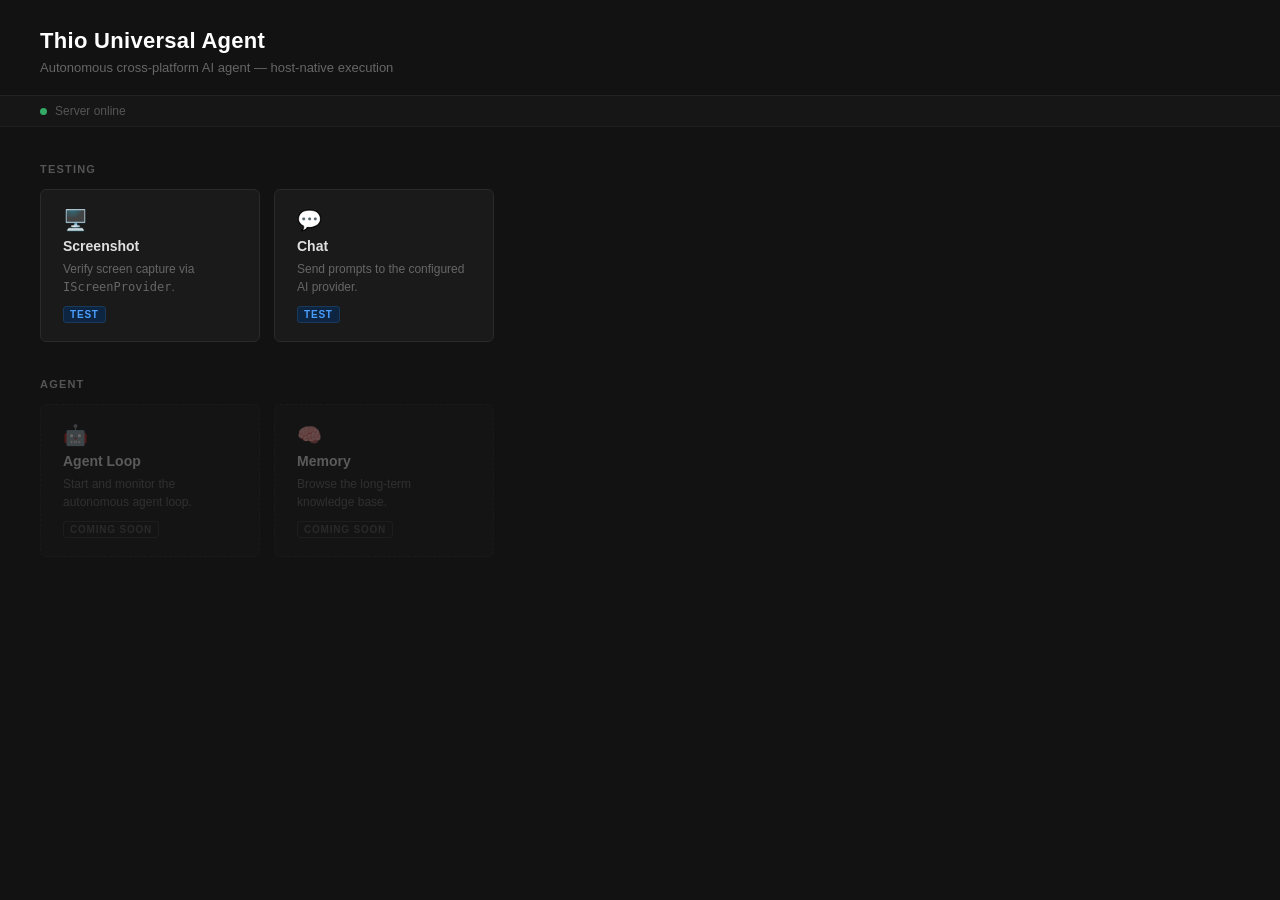
==== wwwroot/index.html @ 5a7051b0 "Add testing pages for chat and screenshot" ====
﻿<!DOCTYPE html>
<html lang="en">
<head>
    <meta charset="UTF-8">
    <meta name="viewport" content="width=device-width, initial-scale=1.0">
    <title>Thio Universal Agent</title>
    <style>
        *, *::before, *::after { box-sizing: border-box; margin: 0; padding: 0; }

        body {
            background-color: #121212;
            color: #e0e0e0;
            font-family: 'Segoe UI', Tahoma, Geneva, Verdana, sans-serif;
            min-height: 100vh;
            display: flex;
            flex-direction: column;
        }

        /* ---- Header ---- */
        header {
            padding: 28px 40px 20px;
            border-bottom: 1px solid #222;
        }

        header h1 {
            font-size: 22px;
            font-weight: 600;
            color: #ffffff;
            letter-spacing: 0.3px;
        }

        header p {
            margin-top: 6px;
            font-size: 13px;
            color: #666;
        }

        /* ---- Status bar ---- */
        #status-bar {
            display: flex;
            align-items: center;
            gap: 8px;
            padding: 8px 40px;
            background-color: #161616;
            border-bottom: 1px solid #1e1e1e;
            font-size: 12px;
            color: #555;
        }

        .status-dot {
            width: 7px;
            height: 7px;
            border-radius: 50%;
            background-color: #33aa66;
            flex-shrink: 0;
        }

        /* ---- Main ---- */
        main {
            flex: 1;
            padding: 36px 40px;
            display: flex;
            flex-direction: column;
            gap: 36px;
        }

        section h2 {
            font-size: 11px;
            font-weight: 600;
            text-transform: uppercase;
            letter-spacing: 1.2px;
            color: #555;
            margin-bottom: 14px;
        }

        /* ---- Cards ---- */
        .card-grid {
            display: flex;
            flex-wrap: wrap;
            gap: 14px;
        }

        .card {
            display: flex;
            flex-direction: column;
            gap: 6px;
            padding: 18px 22px;
            background-color: #1a1a1a;
            border: 1px solid #2a2a2a;
            border-radius: 6px;
            text-decoration: none;
            color: inherit;
            width: 220px;
            transition: border-color 0.15s, background-color 0.15s;
        }

        .card:hover {
            background-color: #1f1f1f;
            border-color: #4a9eff;
        }

        .card-icon { font-size: 20px; }

        .card-title {
            font-size: 14px;
            font-weight: 600;
            color: #e0e0e0;
        }

        .card-desc {
            font-size: 12px;
            color: #666;
            line-height: 1.5;
        }

        .card-tag {
            display: inline-block;
            margin-top: 4px;
            font-size: 10px;
            font-weight: 600;
            text-transform: uppercase;
            letter-spacing: 0.8px;
            color: #4a9eff;
            background-color: #0d2540;
            border: 1px solid #1a3a5c;
            border-radius: 3px;
            padding: 2px 6px;
            width: fit-content;
        }

        .card.placeholder {
            opacity: 0.35;
            pointer-events: none;
            border-style: dashed;
        }

        .card.placeholder .card-tag {
            color: #555;
            background-color: transparent;
            border-color: #333;
        }
    </style>
</head>
<body>

    <header>
        <h1>Thio Universal Agent</h1>
        <p>Autonomous cross-platform AI agent — host-native execution</p>
    </header>

    <div id="status-bar">
        <span class="status-dot"></span>
        <span>Server online</span>
    </div>

    <main>

        <section>
            <h2>Testing</h2>
            <div class="card-grid">

                <a class="card" href="/Testing/Screenshot.html">
                    <span class="card-icon">🖥️</span>
                    <span class="card-title">Screenshot</span>
                    <span class="card-desc">Verify screen capture via <code>IScreenProvider</code>.</span>
                    <span class="card-tag">Test</span>
                </a>

                <a class="card" href="/Testing/Test_Chat.html">
                    <span class="card-icon">💬</span>
                    <span class="card-title">Chat</span>
                    <span class="card-desc">Send prompts to the configured AI provider.</span>
                    <span class="card-tag">Test</span>
                </a>

            </div>
        </section>

        <section>
            <h2>Agent</h2>
            <div class="card-grid">

                <div class="card placeholder">
                    <span class="card-icon">🤖</span>
                    <span class="card-title">Agent Loop</span>
                    <span class="card-desc">Start and monitor the autonomous agent loop.</span>
                    <span class="card-tag">Coming soon</span>
                </div>

                <div class="card placeholder">
                    <span class="card-icon">🧠</span>
                    <span class="card-title">Memory</span>
                    <span class="card-desc">Browse the long-term knowledge base.</span>
                    <span class="card-tag">Coming soon</span>
                </div>

            </div>
        </section>

    </main>

</body>
</html>
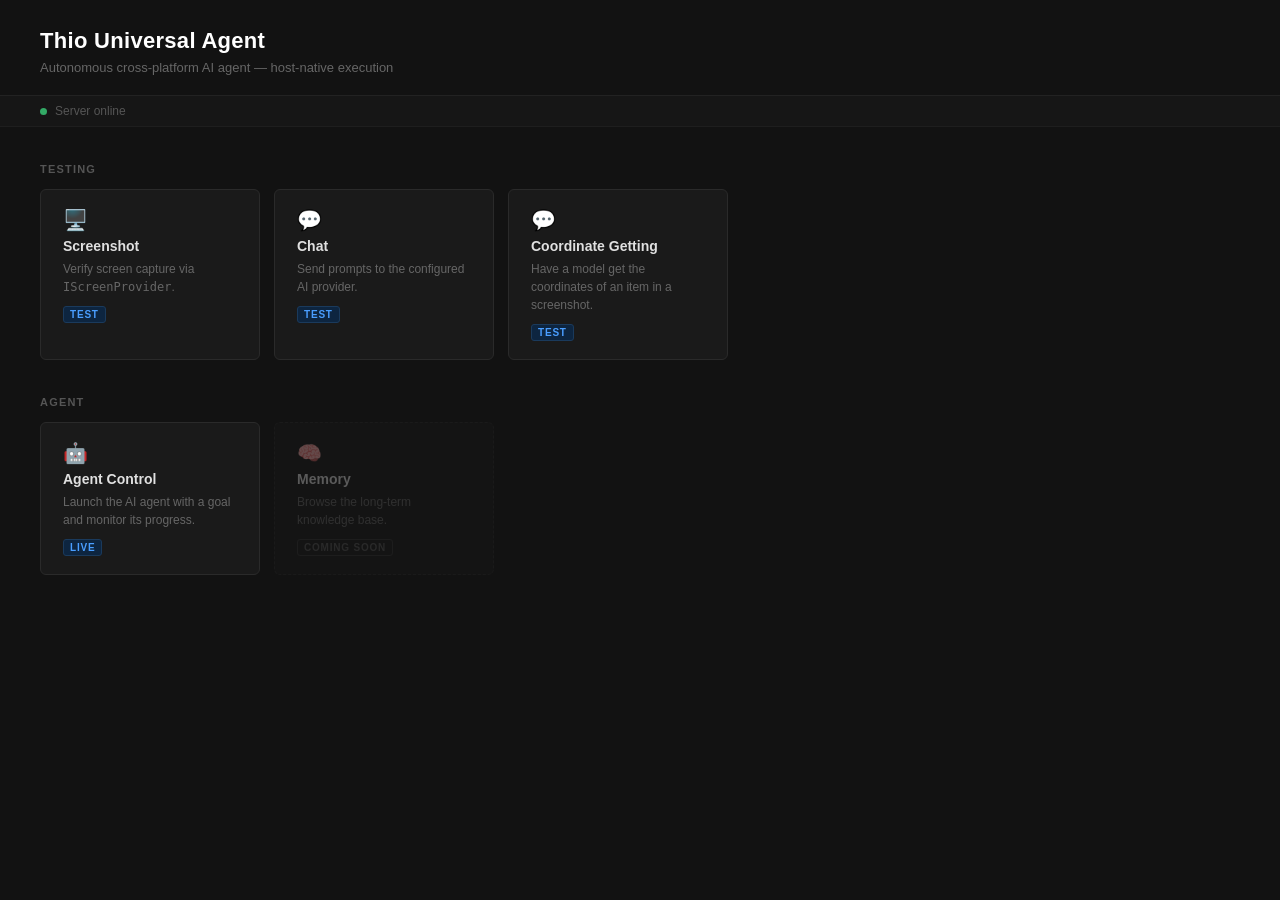
==== commit d5306b89: "Working on full implementation" ====
--- a/wwwroot/index.html
+++ b/wwwroot/index.html
@@ -173,6 +173,14 @@
                     <span class="card-tag">Test</span>
                 </a>
 
+
+                <a class="card" href="/Testing/Test_CoordinatePrompt.html">
+                    <span class="card-icon">💬</span>
+                    <span class="card-title">Coordinate Getting</span>
+                    <span class="card-desc">Have a model get the coordinates of an item in a screenshot.</span>
+                    <span class="card-tag">Test</span>
+                </a>
+
             </div>
         </section>
 
@@ -180,12 +188,12 @@
             <h2>Agent</h2>
             <div class="card-grid">
 
-                <div class="card placeholder">
+                <a class="card" href="/Agent.html">
                     <span class="card-icon">🤖</span>
-                    <span class="card-title">Agent Loop</span>
-                    <span class="card-desc">Start and monitor the autonomous agent loop.</span>
-                    <span class="card-tag">Coming soon</span>
-                </div>
+                    <span class="card-title">Agent Control</span>
+                    <span class="card-desc">Launch the AI agent with a goal and monitor its progress.</span>
+                    <span class="card-tag">Live</span>
+                </a>
 
                 <div class="card placeholder">
                     <span class="card-icon">🧠</span>
